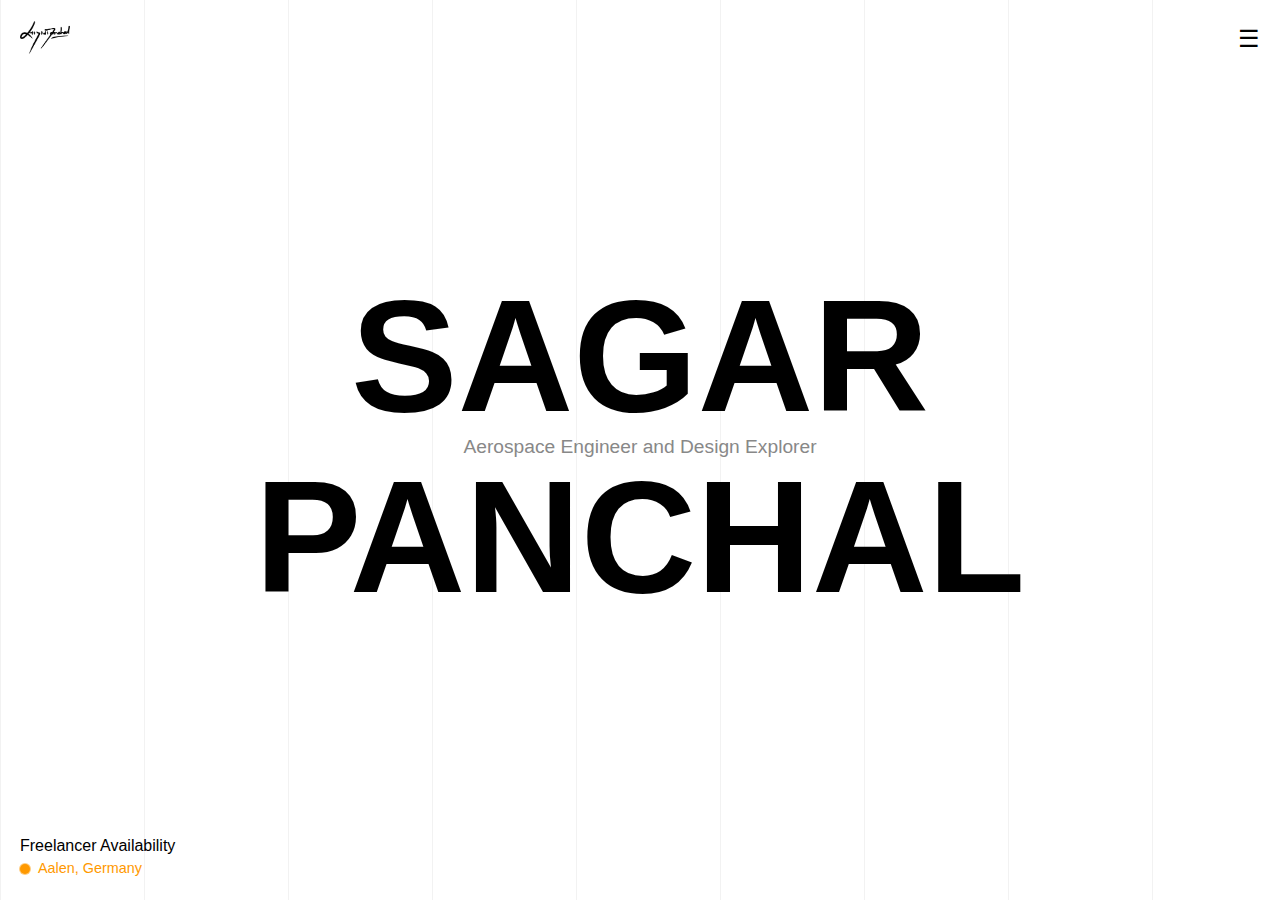
==== index.html @ 4340a9e1 "Add files via upload" ====
<!DOCTYPE html>
<html lang="en">
<head>
    <meta charset="UTF-8">
    <meta name="viewport" content="width=device-width, initial-scale=1.0">
    <meta http-equiv="X-UA-Compatible" content="ie=edge">
    <title>Sagar Panchal</title>
    <link rel="stylesheet" href="styles.css">
</head>
<body>
    <header class="header">
        <div class="logo">
            <img src="images/logo.png" alt="Logo" />
        </div>
        <div class="menu-icon">☰</div>
    </header>

    <main class="main-content">
        <div class="center-text">
            <h1 class="name">
                SAGAR
                <span class="horizontal-subtitle">Aerospace Engineer and Design Explorer</span>
                <span class="last-name">PANCHAL</span>
            </h1>
        </div>
    </main>

    <footer class="footer">
        <div class="availability">
            <p>Freelancer Availability</p>
            <span class="status">Aalen, Germany</span>
        </div>
        <!-- <div class="nominee">
            <div class="nominee-box">
                <p>W.</p>
                <p>Nominee</p>
            </div>
        </div> -->
    </footer>
</body>

<link href="https://fonts.googleapis.com/css2?family=Dancing+Script:wght@400;700&display=swap" rel="stylesheet">
<link href="https://fonts.googleapis.com/css2?family=Pacifico&display=swap" rel="stylesheet">
<link href="https://fonts.googleapis.com/css2?family=Kaushan+Script&display=swap" rel="stylesheet">

</html>
---- styles.css ----
/* Global Reset */
* {
    margin: 0;
    padding: 0;
    box-sizing: border-box;
}

/* Blinking Animation */
@keyframes blink {
    0%, 50%, 100% {
        opacity: 1;
    }
    25%, 75% {
        opacity: 0.4;
    }
}

/* Radial Waves Animation */
@keyframes waves {
    0% {
        transform: translate(-50%, -50%) scale(1);
        opacity: 0.8;
    }
    100% {
        transform: translate(-50%, -50%) scale(2);
        opacity: 0;
    }
}

body {
    font-family: "Arial", sans-serif;
    color: #000;
    background-color: #fff;
    display: flex;
    flex-direction: column;
    justify-content: space-between;
    min-height: 100vh;
    margin: 0;

    /* Background with Thin Vertical Lines */
    background-image: linear-gradient(to right, rgba(0, 0, 0, 0.05) 1px, transparent 1px);
    background-size: 1.5in 100%;
}

/* Header */
.header {
    display: flex;
    justify-content: space-between;
    align-items: center;
    padding: 20px;
    width: 100%;
}

.header .logo img {
    max-width: 100%;  /* Ensure the image is responsive */
    height: auto;     /* Maintain aspect ratio */
    width: 50px;      /* Set a specific width if needed */
    /* You can adjust width and height to fit your design */
}


.menu-icon {
    font-size: 24px;
    cursor: pointer;
}

/* Main Content */
.main-content {
    display: flex;
    align-items: center;
    justify-content: center;
    text-align: center;
    flex: 1;
}

.name {
    font-size: 10rem;
    font-weight: bold;
    line-height: 0.9;
    position: relative;
    display: inline-block;
}

.horizontal-subtitle {
    display: block;
    font-size: 1.2rem;
    font-weight: lighter;
    color: #888;
    margin: 10px 0;
}

/* .horizontal-subtitle {
    display: block;
    font-size: 1.4rem;
    font-weight: lighter;
    color: #888;
    margin: 10px 0;
    font-family: 'Kaushan Script', cursive;
} */


.last-name {
    display: block;
}

/* Footer */
.footer {
    display: flex;
    justify-content: space-between;
    align-items: flex-end;
    padding: 20px;
    width: 100%;
}

.availability {
    font-size: 1rem;
    line-height: 1.5;
}

.status {
    display: flex;
    align-items: center; /* Align dot and text vertically */
    gap: 8px; /* Add spacing between the dot and the text */
    font-size: 0.9rem; /* Adjust font size to match design */
    color: #f90; /* Ensure text color is consistent */
    position: relative; /* Retain for wave animation */
}

.status::before {
    content: '';
    width: 10px;
    height: 10px;
    background-color: #f90; /* Bright yellow dot */
    border-radius: 50%; /* Make it circular */
    /*animation: blink 4.0s infinite; /* Keep the blinking animation */
}

.status::after {
    content: '';
    position: absolute;
    top: 50.0%;
    left: 3.2%;
    width: 12px;
    height: 12px;
    background-color: rgba(255, 153, 0, 0.5); /* Semi-transparent wave */
    border-radius: 50%; /* Make it circular */
    transform: translate(-50%, -50%) scale(1);
    animation: waves 2.0s infinite ease-out; /* Keep the radial wave animation */
}


.nominee {
    writing-mode: vertical-rl;
    text-align: center;
}

.nominee-box {
    font-size: 1.4rem;
    font-weight: bold;
    text-transform: uppercase;
    line-height: 1.5;
}

/* Responsive Design */
@media (max-width: 768px) {
    .name {
        font-size: 4rem;
    }

    .horizontal-subtitle {
        font-size: 1rem;
    }

    .menu-icon {
        font-size: 2
    }
}
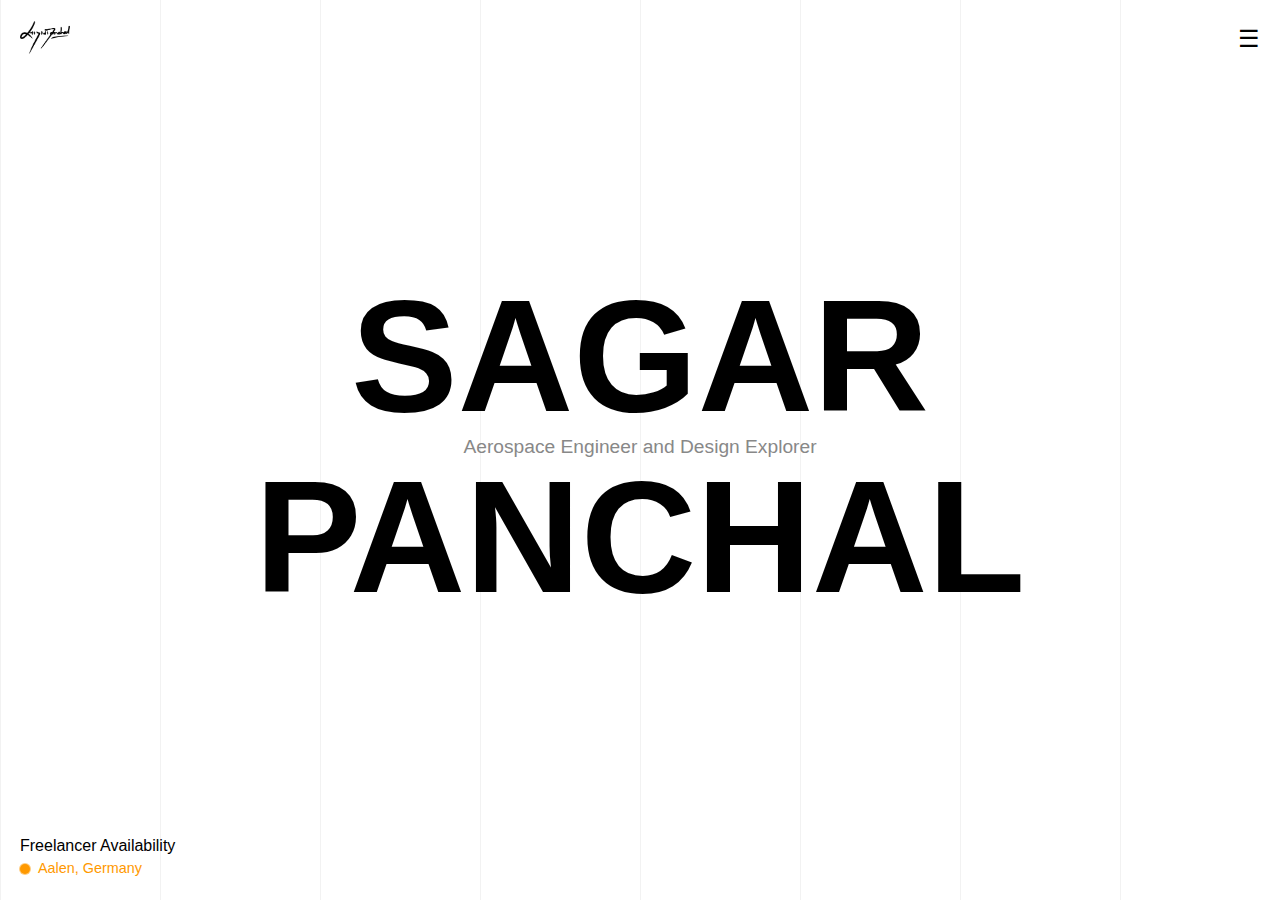
==== commit d3c01e77: "Update index.html" ====
--- a/index.html
+++ b/index.html
@@ -14,6 +14,10 @@
         </div>
         <div class="menu-icon">☰</div>
     </header>
+
+    <div class="background-container">
+        <!-- Your other content (e.g., logo, text, etc.) goes here -->
+    </div>
 
     <main class="main-content">
         <div class="center-text">
--- a/styles.css
+++ b/styles.css
@@ -38,8 +38,13 @@
     margin: 0;
 
     /* Background with Thin Vertical Lines */
+    /*background-image: linear-gradient(to right, rgba(0, 0, 0, 0.05) 1px, transparent 1px);
+    background-size: 1.5in 100%; */
+
+    /* Responsive Background with Thin Vertical Lines */
     background-image: linear-gradient(to right, rgba(0, 0, 0, 0.05) 1px, transparent 1px);
-    background-size: 1.5in 100%;
+    background-size: calc(100% / 8) 100%; /* Adjust for 8 lines */
+
 }
 
 /* Header */
@@ -174,4 +179,4 @@
     .menu-icon {
         font-size: 2
     }
-}+}
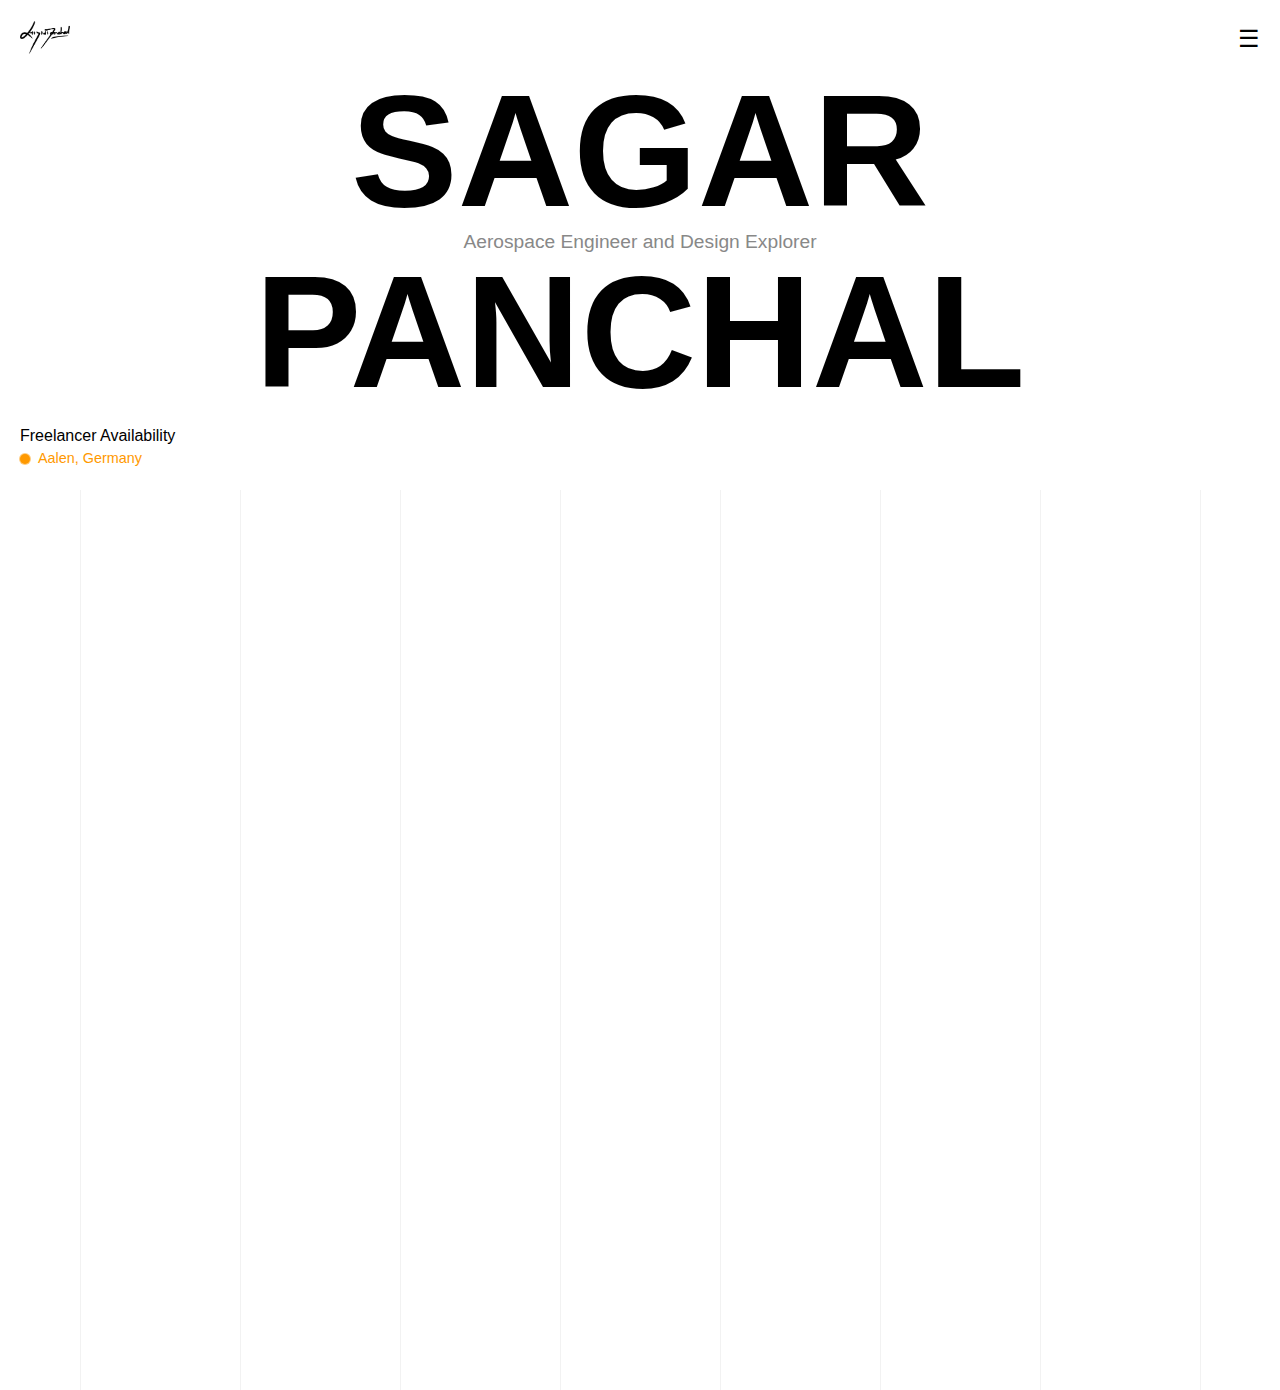
==== commit d7be6065: "Update index.html" ====
--- a/index.html
+++ b/index.html
@@ -14,10 +14,6 @@
         </div>
         <div class="menu-icon">☰</div>
     </header>
-
-    <div class="background-container">
-        <!-- Your other content (e.g., logo, text, etc.) goes here -->
-    </div>
 
     <main class="main-content">
         <div class="center-text">
@@ -41,6 +37,10 @@
             </div>
         </div> -->
     </footer>
+
+    <div class="background-container">
+        <!-- Your other content (e.g., logo, text, etc.) goes here -->
+    </div>
 </body>
 
 <link href="https://fonts.googleapis.com/css2?family=Dancing+Script:wght@400;700&display=swap" rel="stylesheet">
--- a/styles.css
+++ b/styles.css
@@ -42,7 +42,7 @@
     background-size: 1.5in 100%; */
 
     /* Responsive Background with Thin Vertical Lines */
-    background-image: linear-gradient(to right, rgba(0, 0, 0, 0.05) 1px, transparent 1px);
+    /*background-image: linear-gradient(to right, rgba(0, 0, 0, 0.05) 1px, transparent 1px);
     background-size: calc(100% / 8) 100%; /* Adjust for 8 lines */
 
 }
@@ -166,6 +166,25 @@
     line-height: 1.5;
 }
 
+/* Container to hold the background */
+.background-container {
+    width: 100%;             /* Full width of the screen */
+    height: 100vh;           /* Full height of the viewport */
+    background-image: linear-gradient(to right, rgba(0, 0, 0, 0.05) 1px, transparent 1px);
+    background-size: calc(100% / 8) 100%;  /* Create 8 lines distributed evenly */
+    background-position: center center;  /* Center the background */
+    display: flex;
+    justify-content: center; /* Center content horizontally */
+    align-items: center;     /* Center content vertically */
+}
+
+/* Optional styling for content inside the background */
+.background-container > * {
+    position: relative;  /* Make sure content stays above the background */
+    z-index: 1;          /* Ensures content is not hidden behind the background */
+}
+
+
 /* Responsive Design */
 @media (max-width: 768px) {
     .name {
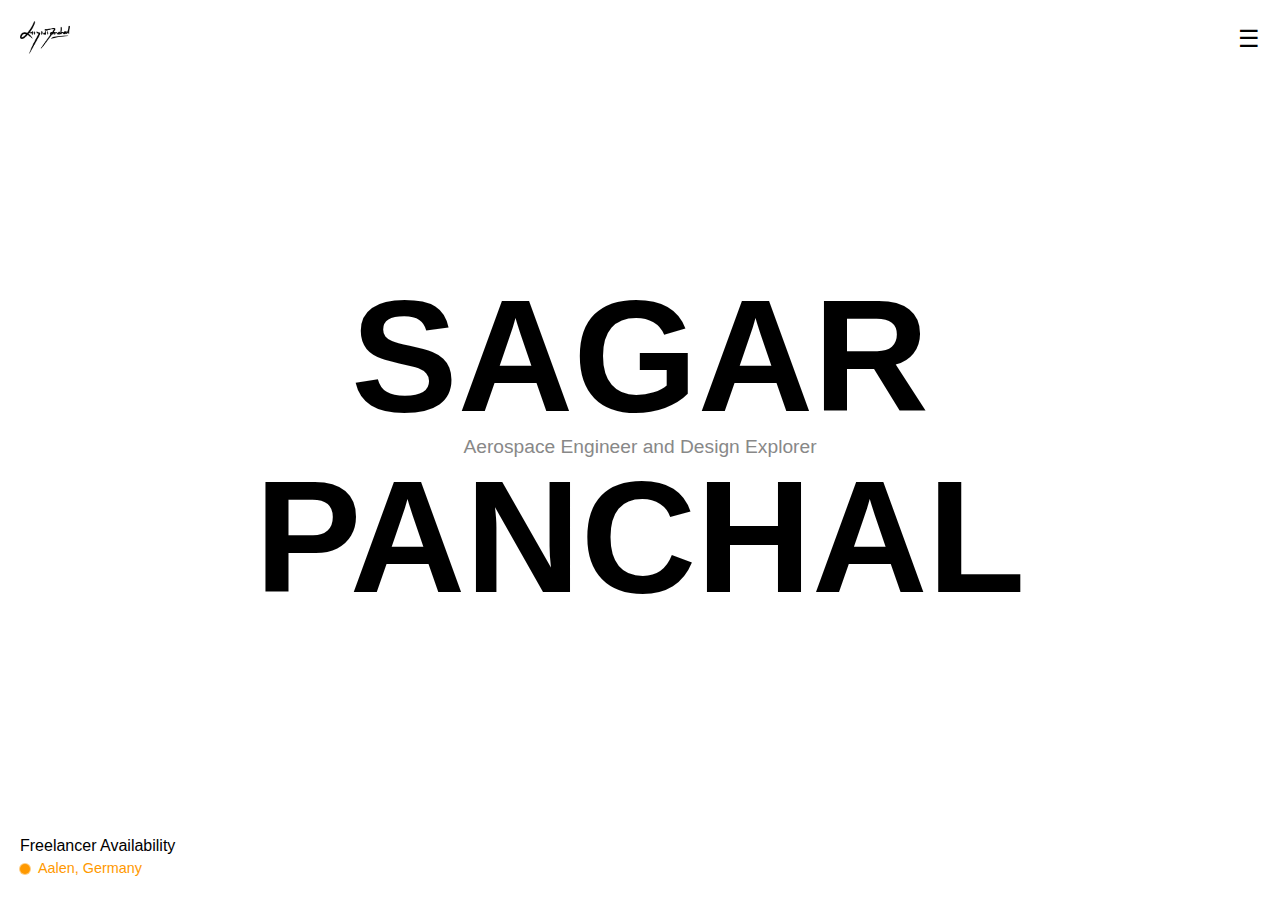
==== commit 7cad87fe: "Update index.html" ====
--- a/index.html
+++ b/index.html
@@ -37,10 +37,6 @@
             </div>
         </div> -->
     </footer>
-
-    <div class="background-container">
-        <!-- Your other content (e.g., logo, text, etc.) goes here -->
-    </div>
 </body>
 
 <link href="https://fonts.googleapis.com/css2?family=Dancing+Script:wght@400;700&display=swap" rel="stylesheet">
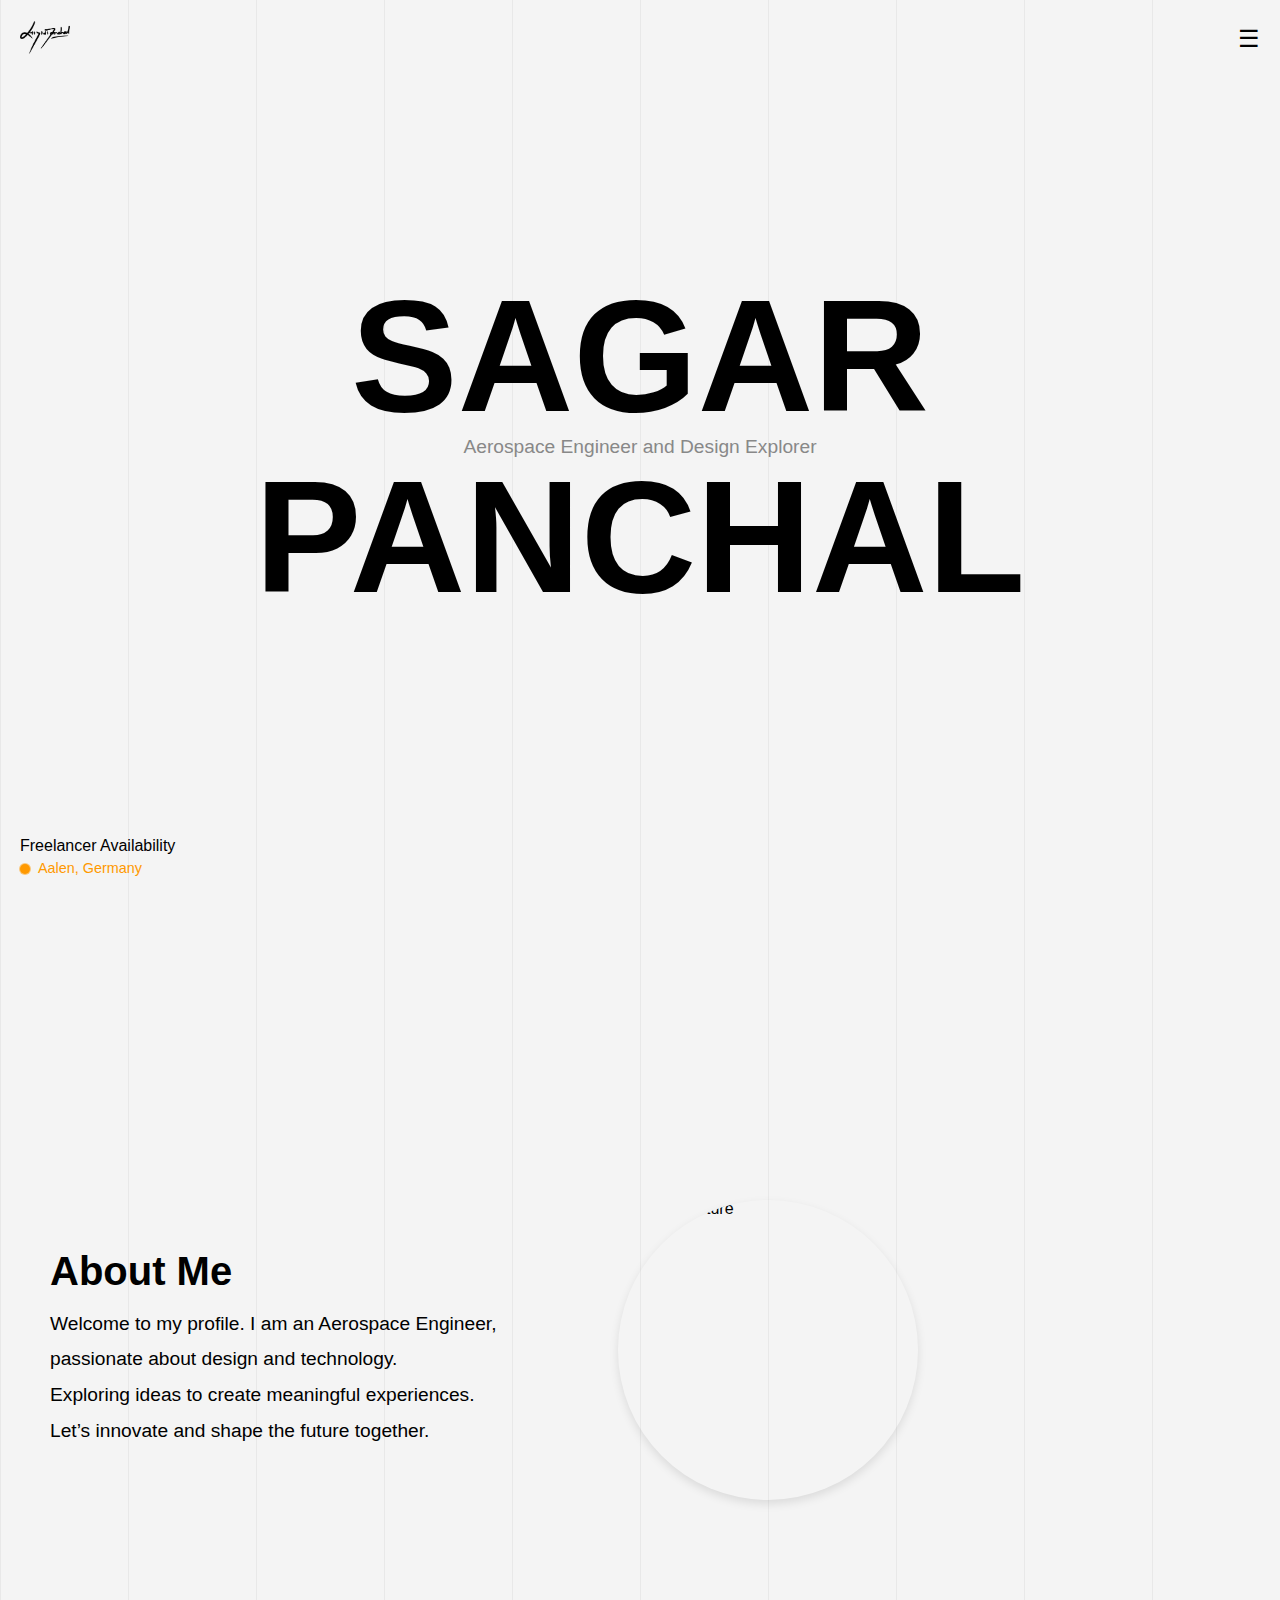
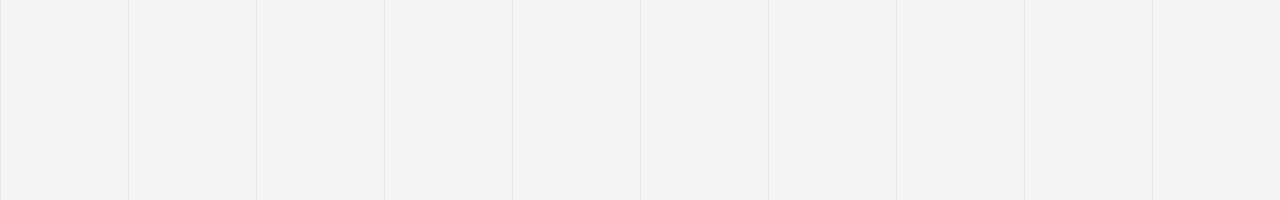
==== commit 0f1952ef: "Add scroll page in the website" ====
--- a/index.html
+++ b/index.html
@@ -3,44 +3,65 @@
 <head>
     <meta charset="UTF-8">
     <meta name="viewport" content="width=device-width, initial-scale=1.0">
-    <meta http-equiv="X-UA-Compatible" content="ie=edge">
     <title>Sagar Panchal</title>
     <link rel="stylesheet" href="styles.css">
 </head>
 <body>
-    <header class="header">
-        <div class="logo">
-            <img src="images/logo.png" alt="Logo" />
+    <!-- Page 1 -->
+    <section class="page page1">
+        <header class="header">
+            <div class="logo">
+                <img src="images/logo.png" alt="Logo" />
+            </div>
+            <div class="menu-icon">☰</div>
+        </header>
+
+        <main class="main-content">
+            <div class="center-text">
+                <h1 class="name">
+                    SAGAR
+                    <span class="horizontal-subtitle">Aerospace Engineer and Design Explorer</span>
+                    <span class="last-name">PANCHAL</span>
+                </h1>
+            </div>
+        </main>
+
+        <footer class="footer">
+            <div class="availability">
+                <p>Freelancer Availability</p>
+                <span class="status">Aalen, Germany</span>
+            </div>
+        </footer>
+    </section>
+
+    <!-- Page 2 -->
+    <section class="page page2">
+        <div class="content">
+            <div class="text-section">
+                <h2 class="message-header">About Me</h2>
+                <p>Welcome to my profile. I am an Aerospace Engineer,</p>
+                <p>passionate about design and technology.</p>
+                <p>Exploring ideas to create meaningful experiences.</p>
+                <p>Let’s innovate and shape the future together.</p>
+            </div>
+            <div class="image-section">
+                <img src="images/profile.png" alt="Profile Picture" class="profile-picture">
+            </div>
         </div>
-        <div class="menu-icon">☰</div>
-    </header>
+    </section>
 
-    <main class="main-content">
-        <div class="center-text">
-            <h1 class="name">
-                SAGAR
-                <span class="horizontal-subtitle">Aerospace Engineer and Design Explorer</span>
-                <span class="last-name">PANCHAL</span>
-            </h1>
-        </div>
-    </main>
+    <script>
+        let currentPage = 0;
+        const pages = document.querySelectorAll('.page');
 
-    <footer class="footer">
-        <div class="availability">
-            <p>Freelancer Availability</p>
-            <span class="status">Aalen, Germany</span>
-        </div>
-        <!-- <div class="nominee">
-            <div class="nominee-box">
-                <p>W.</p>
-                <p>Nominee</p>
-            </div>
-        </div> -->
-    </footer>
+        document.addEventListener('wheel', (e) => {
+            if (e.deltaY > 0 && currentPage < pages.length - 1) {
+                currentPage++;
+            } else if (e.deltaY < 0 && currentPage > 0) {
+                currentPage--;
+            }
+            pages[currentPage].scrollIntoView({ behavior: 'smooth' });
+        });
+    </script>
 </body>
-
-<link href="https://fonts.googleapis.com/css2?family=Dancing+Script:wght@400;700&display=swap" rel="stylesheet">
-<link href="https://fonts.googleapis.com/css2?family=Pacifico&display=swap" rel="stylesheet">
-<link href="https://fonts.googleapis.com/css2?family=Kaushan+Script&display=swap" rel="stylesheet">
-
 </html>
--- a/styles.css
+++ b/styles.css
@@ -28,6 +28,13 @@
 }
 
 body {
+    font-family: Arial, sans-serif;
+    scroll-behavior: smooth;
+    overflow: hidden;
+}
+
+/* Common Page Styles */
+.page {
     font-family: "Arial", sans-serif;
     color: #000;
     background-color: #fff;
@@ -37,14 +44,41 @@
     min-height: 100vh;
     margin: 0;
 
-    /* Background with Thin Vertical Lines */
-    /*background-image: linear-gradient(to right, rgba(0, 0, 0, 0.05) 1px, transparent 1px);
-    background-size: 1.5in 100%; */
-
+    /* Background with Thin Vertical Lines 
+    background-image: linear-gradient(to right, rgba(0, 0, 0, 0.05) 1px, transparent 1px);
+    background-size: 1.5in 100%;*/
+
+    
     /* Responsive Background with Thin Vertical Lines */
-    /*background-image: linear-gradient(to right, rgba(0, 0, 0, 0.05) 1px, transparent 1px);
-    background-size: calc(100% / 8) 100%; /* Adjust for 8 lines */
-
+    /*
+    background-image: linear-gradient(to right, rgba(0, 0, 0, 0.05) 1px, transparent 1px);
+    background-size: 10vw 100%;
+    */
+
+    /* Default for larger screens (1px maximum) */
+    background-image: linear-gradient(to right, rgba(0, 0, 0, 0.05) 1px, transparent 1px);
+    background-size: 10vw 100%;
+
+    /* For small mobile screens, reduce the line thickness more */
+    @media (max-width: 600px) {
+    background-image: linear-gradient(to right, rgba(0, 0, 0, 0.05) max(1px, calc(0.3vw)), transparent 0.8px);
+    background-size: 20vw 100%; /* Increase line spacing */
+}
+}
+
+/* Page 1 */
+.page1 {
+    background-color: #f4f4f4;
+}
+
+/* Page 2 */
+.page2 {
+    background-color: #f4f4f4;
+    display: flex;
+    flex-direction: row;
+    justify-content: space-between;
+    align-items: center;
+    padding: 50px;
 }
 
 /* Header */
@@ -63,13 +97,12 @@
     /* You can adjust width and height to fit your design */
 }
 
-
 .menu-icon {
     font-size: 24px;
     cursor: pointer;
 }
 
-/* Main Content */
+/* Page 1 Main Content */
 .main-content {
     display: flex;
     align-items: center;
@@ -93,16 +126,6 @@
     color: #888;
     margin: 10px 0;
 }
-
-/* .horizontal-subtitle {
-    display: block;
-    font-size: 1.4rem;
-    font-weight: lighter;
-    color: #888;
-    margin: 10px 0;
-    font-family: 'Kaushan Script', cursive;
-} */
-
 
 .last-name {
     display: block;
@@ -166,25 +189,6 @@
     line-height: 1.5;
 }
 
-/* Container to hold the background */
-.background-container {
-    width: 100%;             /* Full width of the screen */
-    height: 100vh;           /* Full height of the viewport */
-    background-image: linear-gradient(to right, rgba(0, 0, 0, 0.05) 1px, transparent 1px);
-    background-size: calc(100% / 8) 100%;  /* Create 8 lines distributed evenly */
-    background-position: center center;  /* Center the background */
-    display: flex;
-    justify-content: center; /* Center content horizontally */
-    align-items: center;     /* Center content vertically */
-}
-
-/* Optional styling for content inside the background */
-.background-container > * {
-    position: relative;  /* Make sure content stays above the background */
-    z-index: 1;          /* Ensures content is not hidden behind the background */
-}
-
-
 /* Responsive Design */
 @media (max-width: 768px) {
     .name {
@@ -199,3 +203,50 @@
         font-size: 2
     }
 }
+
+/* Page 2 Content */
+.content {
+    display: flex;
+    align-items: center;
+    justify-content: space-between;
+    gap: 40px;
+    width: 80%;
+}
+
+/* Text Section */
+.text-section {
+    text-align: left;
+    flex: 1;
+}
+
+.text-section h2 {
+    font-size: 2.5rem;
+    margin-bottom: 15px;
+}
+
+.text-section p {
+    font-size: 1.2rem;
+    line-height: 1.6;
+    margin: 5px 0;
+}
+
+/* Image Section */
+.image-section {
+    flex: 1;
+    display: flex;
+    justify-content: center;
+    align-items: center;
+}
+
+.profile-picture {
+    width: 300px;
+    height: 300px;
+    border-radius: 50%;
+    object-fit: cover;
+    box-shadow: 0 4px 10px rgba(0, 0, 0, 0.1);
+}
+
+/* Page Transition Animation */
+.page {
+    transition: transform 0.5s ease-in-out;
+}
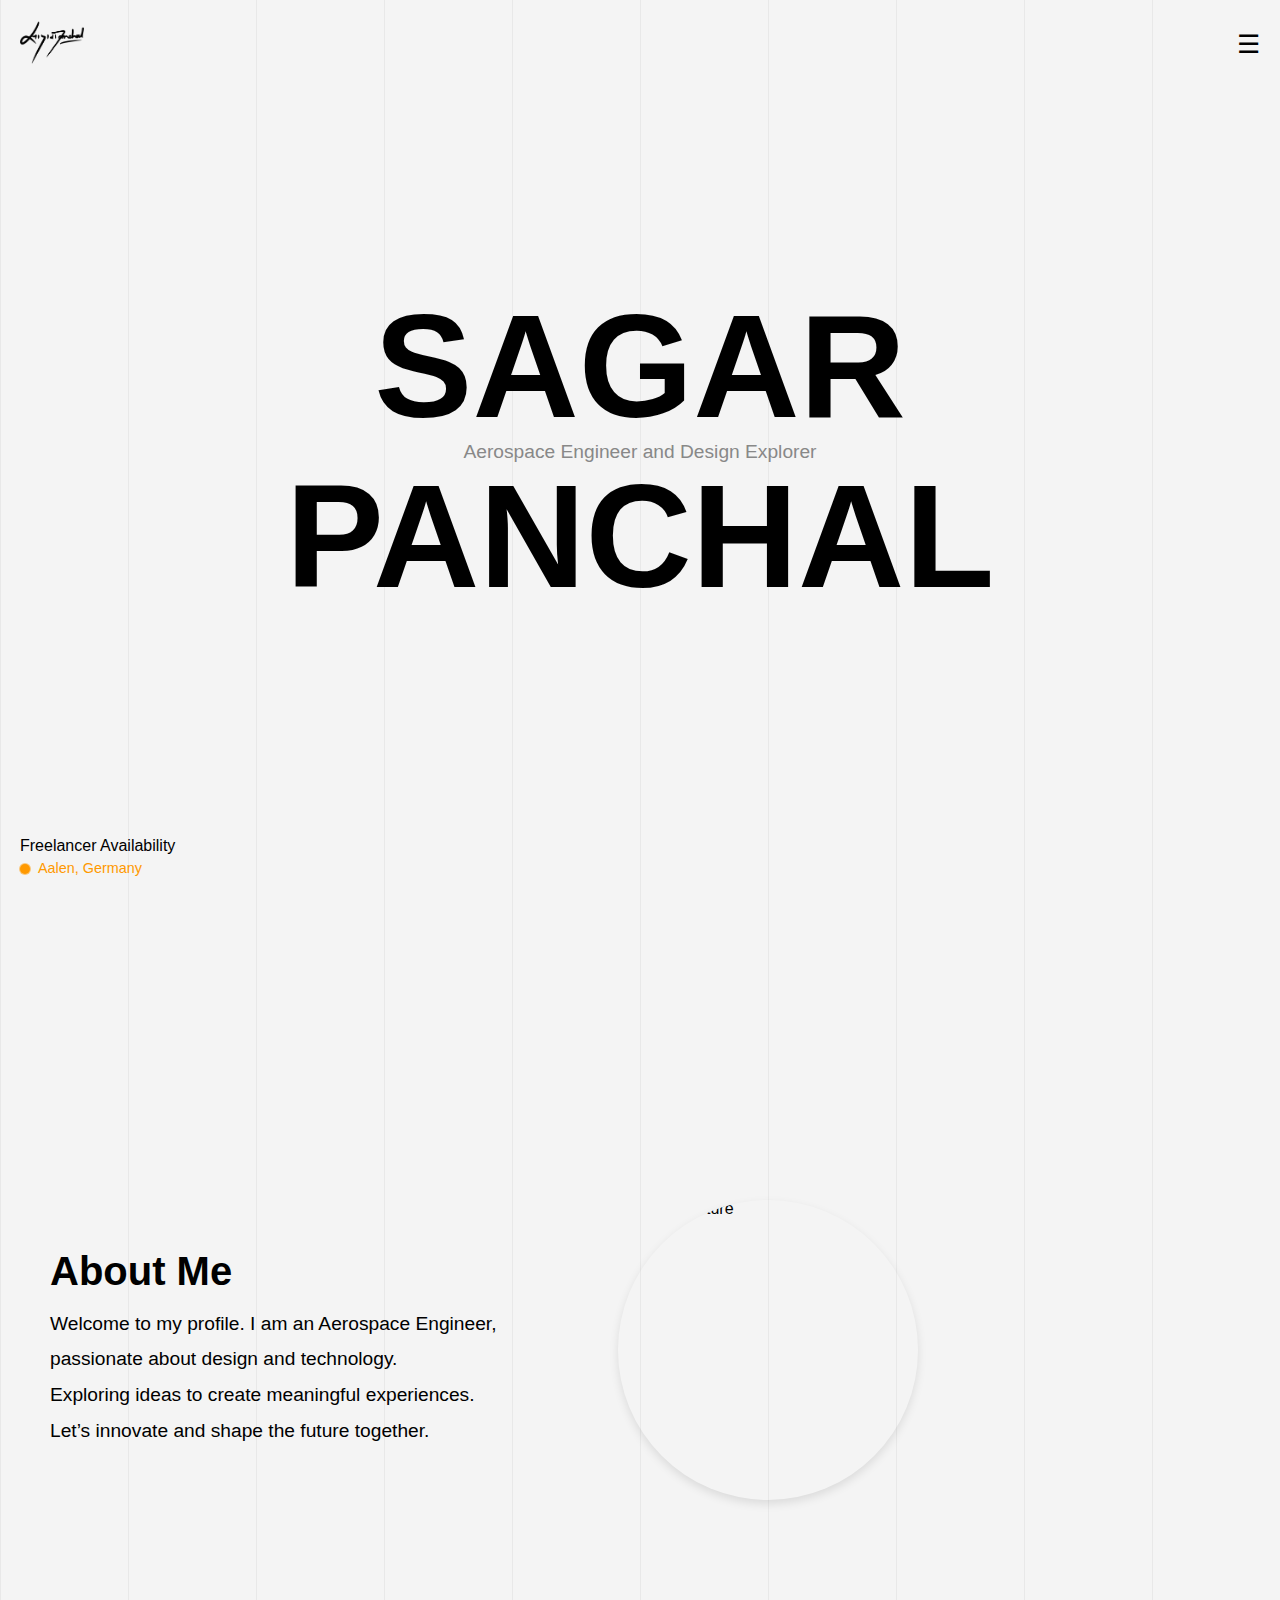
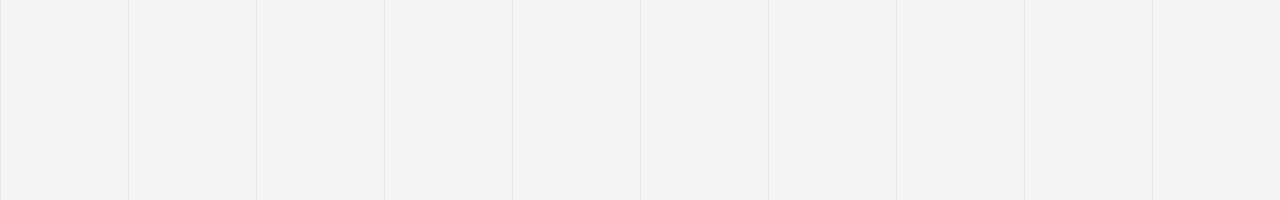
==== commit 01a645fd: "changes for good scrolling in mobile" ====
--- a/index.html
+++ b/index.html
@@ -54,14 +54,49 @@
         let currentPage = 0;
         const pages = document.querySelectorAll('.page');
 
+        // Smooth Scroll Function
+        function scrollToPage(index) {
+            if (index >= 0 && index < pages.length) {
+                currentPage = index;
+                pages[currentPage].scrollIntoView({ behavior: 'smooth' });
+            }
+        }
+
+        // Desktop Scroll (Wheel or Trackpad)
+        let scrollTimeout;
         document.addEventListener('wheel', (e) => {
-            if (e.deltaY > 0 && currentPage < pages.length - 1) {
-                currentPage++;
-            } else if (e.deltaY < 0 && currentPage > 0) {
-                currentPage--;
+            clearTimeout(scrollTimeout);
+            scrollTimeout = setTimeout(() => {
+                if (e.deltaY > 0 && currentPage < pages.length - 1) {
+                    scrollToPage(currentPage + 1); // Scroll Down
+                } else if (e.deltaY < 0 && currentPage > 0) {
+                    scrollToPage(currentPage - 1); // Scroll Up
+                }
+            }, 100); // Debounce to avoid multiple triggers
+        });
+
+        // Mobile Touch Scroll
+        let touchStartY = 0;
+        let touchEndY = 0;
+
+        document.addEventListener('touchstart', (e) => {
+            touchStartY = e.touches[0].clientY;
+        });
+
+        document.addEventListener('touchend', (e) => {
+            touchEndY = e.changedTouches[0].clientY;
+
+            const touchDifference = touchStartY - touchEndY;
+
+            if (touchDifference > 50 && currentPage < pages.length - 1) {
+                scrollToPage(currentPage + 1); // Swipe Up
+            } else if (touchDifference < -50 && currentPage > 0) {
+                scrollToPage(currentPage - 1); // Swipe Down
             }
-            pages[currentPage].scrollIntoView({ behavior: 'smooth' });
         });
+
+
     </script>
+    
 </body>
 </html>
--- a/styles.css
+++ b/styles.css
@@ -93,12 +93,12 @@
 .header .logo img {
     max-width: 100%;  /* Ensure the image is responsive */
     height: auto;     /* Maintain aspect ratio */
-    width: 50px;      /* Set a specific width if needed */
+    width: 5vw;      /* Set a specific width if needed */
     /* You can adjust width and height to fit your design */
 }
 
 .menu-icon {
-    font-size: 24px;
+    font-size: 2vw;
     cursor: pointer;
 }
 
@@ -112,7 +112,7 @@
 }
 
 .name {
-    font-size: 10rem;
+    font-size: 11.5vw;
     font-weight: bold;
     line-height: 0.9;
     position: relative;
@@ -121,7 +121,7 @@
 
 .horizontal-subtitle {
     display: block;
-    font-size: 1.2rem;
+    font-size: 1.5vw;
     font-weight: lighter;
     color: #888;
     margin: 10px 0;
@@ -176,19 +176,6 @@
     animation: waves 2.0s infinite ease-out; /* Keep the radial wave animation */
 }
 
-
-.nominee {
-    writing-mode: vertical-rl;
-    text-align: center;
-}
-
-.nominee-box {
-    font-size: 1.4rem;
-    font-weight: bold;
-    text-transform: uppercase;
-    line-height: 1.5;
-}
-
 /* Responsive Design */
 @media (max-width: 768px) {
     .name {
@@ -250,3 +237,114 @@
 .page {
     transition: transform 0.5s ease-in-out;
 }
+
+/* Responsive Design */
+@media (max-width: 768px) {
+    /* General Adjustments */
+    .page {
+        flex-direction: column;
+        padding: 10px;
+    }
+
+    /* Header */
+    .header {
+        padding: 10px;
+    }
+
+    .header .logo img {
+        width: 40px;
+    }
+
+    .menu-icon {
+        font-size: 20px;
+    }
+
+    /* Page 1 Adjustments */
+    .name {
+        font-size: 4rem; /* Smaller font size */
+    }
+
+    .horizontal-subtitle {
+        font-size: 1rem; /* Adjust subtitle size */
+    }
+
+    .status {
+        display: flex;
+        align-items: center; /* Align dot and text vertically */
+        gap: 8px; /* Add spacing between the dot and the text */
+        font-size: 0.9rem; /* Adjust font size to match design */
+        color: #f90; /* Ensure text color is consistent */
+        position: relative; /* Retain for wave animation */
+    }
+    
+    .status::before {
+        content: '';
+        width: 10px;
+        height: 10px;
+        background-color: #f90; /* Bright yellow dot */
+        border-radius: 50%; /* Make it circular */
+        /*animation: blink 4.0s infinite; /* Keep the blinking animation */
+    }
+    
+    .status::after {
+        content: '';
+        position: absolute;
+        top: 50.0%;
+        left: 3.2%;
+        width: 12px;
+        height: 12px;
+        background-color: rgba(255, 153, 0, 0.5); /* Semi-transparent wave */
+        border-radius: 50%; /* Make it circular */
+        transform: translate(-50%, -50%) scale(1);
+        animation: waves 2.0s infinite ease-out; /* Keep the radial wave animation */
+    }
+
+    /* Page 2 Adjustments */
+    .content {
+        flex-direction: column; /* Stack vertically */
+        gap: 20px;
+    }
+
+    .text-section h2 {
+        font-size: 4vw;
+    }
+
+    .text-section p {
+        font-size: 2.5vw;
+    }
+
+    .profile-picture {
+        width: 40vw; /* Smaller profile picture */
+        height: 40vw;
+    }
+
+    /* Footer */
+    .footer {
+        flex-direction: column;
+        align-items: center;
+        text-align: center;
+    }
+}
+
+@media (max-width: 480px) {
+    .name {
+        font-size: 3rem;
+    }
+
+    .horizontal-subtitle {
+        font-size: 0.9rem;
+    }
+
+    .text-section h2 {
+        font-size: 5vw;
+    }
+
+    .text-section p {
+        font-size: 3vw;
+    }
+
+    .profile-picture {
+        width: 50vw;
+        height: 50vw;
+    }
+}